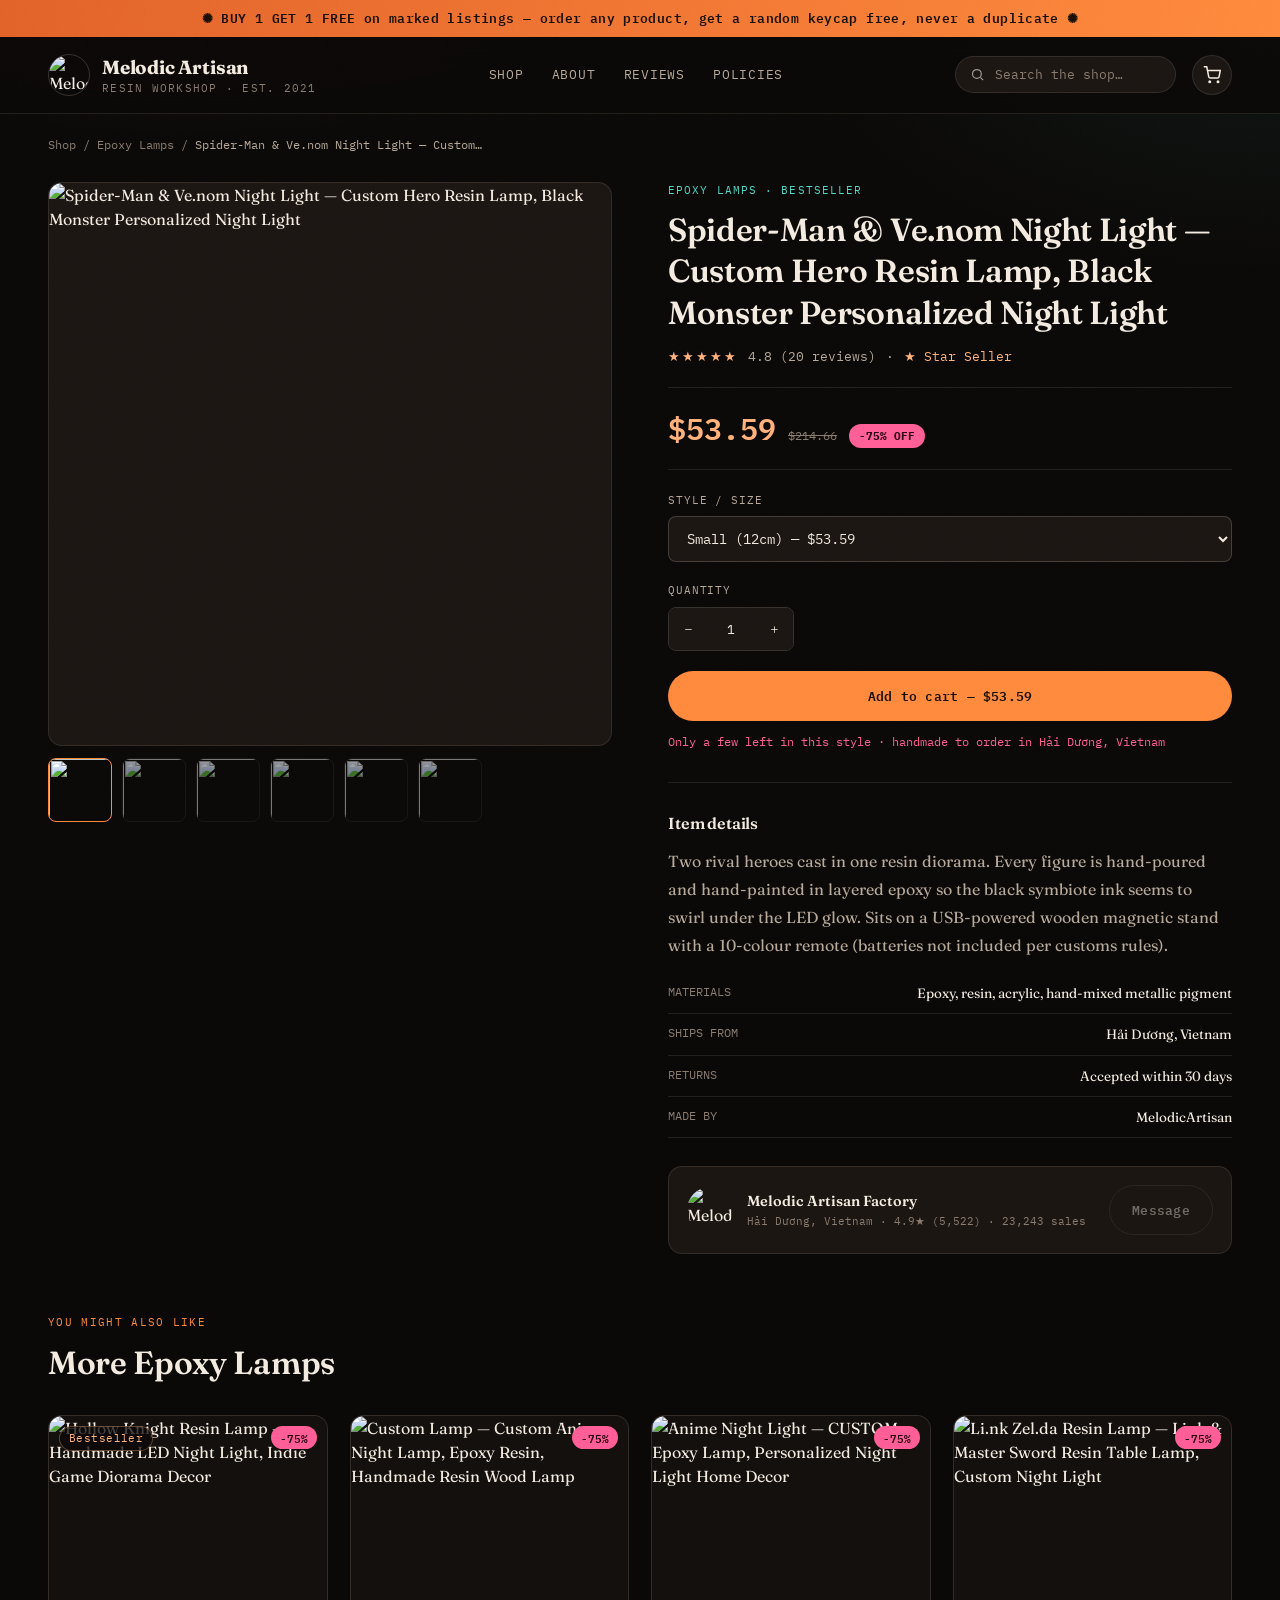
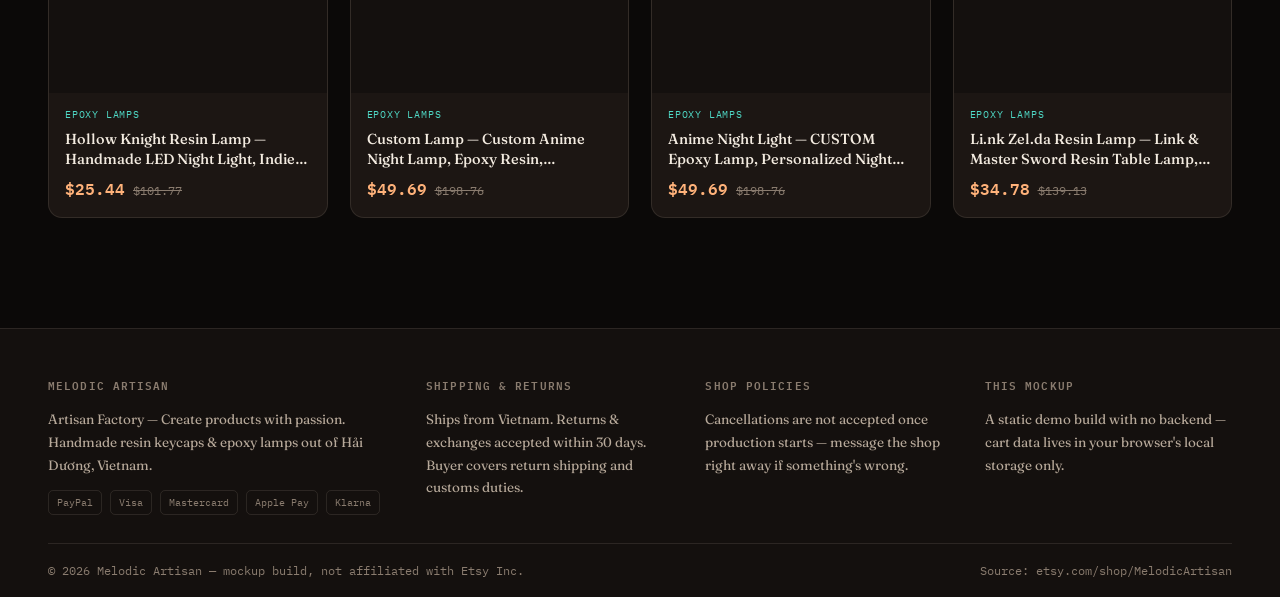
==== product.html @ f054246c "Add files via upload" ====
<!DOCTYPE html>
<html lang="en">
<head>
<meta charset="UTF-8">
<meta name="viewport" content="width=device-width, initial-scale=1.0">
<title id="page-title">Product — Melodic Artisan</title>
<link rel="stylesheet" href="css/style.css">
</head>
<body>
<div class="grain"></div>

<div class="announce">✺ BUY 1 GET 1 FREE on marked listings — order any product, get a random keycap free, never a duplicate ✺</div>

<header class="site">
  <div class="header-row">
    <a class="brand" href="index.html">
      <img src="https://i.etsystatic.com/32520004/r/isla/58f06c/52537685/isla_500x500.52537685_kwtcnehc.jpg" alt="Melodic Artisan">
      <div class="brand-text">
        <div class="name">Melodic Artisan</div>
        <div class="sub">Resin Workshop · Est. 2021</div>
      </div>
    </a>
    <nav class="main-nav">
      <a href="index.html">Shop</a>
      <a href="index.html#about">About</a>
      <a href="index.html#reviews">Reviews</a>
      <a href="index.html#policies">Policies</a>
    </nav>
    <div class="header-actions">
      <div class="search-box">
        <svg width="15" height="15" viewBox="0 0 24 24" fill="none" stroke="currentColor" stroke-width="2"><circle cx="11" cy="11" r="7"/><line x1="21" y1="21" x2="16.65" y2="16.65"/></svg>
        <input id="search-input" type="text" placeholder="Search the shop…">
      </div>
      <a class="icon-btn" href="cart.html" aria-label="Cart">
        <svg width="18" height="18" viewBox="0 0 24 24" fill="none" stroke="currentColor" stroke-width="2"><circle cx="9" cy="21" r="1"/><circle cx="20" cy="21" r="1"/><path d="M1 1h4l2.68 13.39a2 2 0 0 0 2 1.61h9.72a2 2 0 0 0 2-1.61L23 6H6"/></svg>
        <span class="cart-badge" data-cart-count>0</span>
      </a>
    </div>
  </div>
</header>

<div class="container">
  <div class="breadcrumb" id="breadcrumb"></div>
  <div class="product-layout" id="product-root">
    <!-- populated by js/product.js -->
  </div>

  <section id="related-section" style="padding-bottom:70px;">
    <div class="section-head">
      <div>
        <div class="eyebrow">You Might Also Like</div>
        <h2 id="related-heading">More from this collection</h2>
      </div>
    </div>
    <div class="grid" id="related-grid"></div>
  </section>
</div>

<footer class="site">
  <div class="container">
    <div class="footer-grid">
      <div class="footer-col">
        <h4>Melodic Artisan</h4>
        <p>Artisan Factory — Create products with passion. Handmade resin keycaps &amp; epoxy lamps out of Hải Dương, Vietnam.</p>
        <div class="pay-icons">
          <span>PayPal</span><span>Visa</span><span>Mastercard</span><span>Apple Pay</span><span>Klarna</span>
        </div>
      </div>
      <div class="footer-col">
        <h4>Shipping &amp; Returns</h4>
        <p>Ships from Vietnam. Returns &amp; exchanges accepted within 30 days. Buyer covers return shipping and customs duties.</p>
      </div>
      <div class="footer-col">
        <h4>Shop Policies</h4>
        <p>Cancellations are not accepted once production starts — message the shop right away if something's wrong.</p>
      </div>
      <div class="footer-col">
        <h4>This Mockup</h4>
        <p>A static demo build with no backend — cart data lives in your browser's local storage only.</p>
      </div>
    </div>
    <div class="footer-bottom">
      <span>© 2026 Melodic Artisan — mockup build, not affiliated with Etsy Inc.</span>
      <span>Source: etsy.com/shop/MelodicArtisan</span>
    </div>
  </div>
</footer>

<script src="js/data.js"></script>
<script src="js/cart.js"></script>
<script src="js/product.js"></script>
</body>
</html>
---- css/style.css ----
/* =========================================================
   MELODIC ARTISAN — design system
   Direction: "Workshop After Dark" — a night-lit resin studio.
   Warm charcoal base, amber resin-glow accents, cool teal spark
   for the gamer/keycap side of the catalog. Serif display type
   for warmth (handmade craft), mono type for prices & UI chrome
   (a nod to keyboards/keycaps).
   ========================================================= */

@import url('https://fonts.googleapis.com/css2?family=Fraunces:ital,opsz,wght@0,9..144,300;0,9..144,500;0,9..144,600;0,9..144,700;1,9..144,500&family=IBM+Plex+Mono:wght@400;500;600&display=swap');

:root{
  --bg:            #0b0908;
  --bg-soft:       #14100e;
  --surface:       #1c1613;
  --surface-2:     #241c18;
  --border:        rgba(255,235,215,0.10);
  --border-strong: rgba(255,235,215,0.18);

  --text:          #f3ebe0;
  --text-dim:      #b7a99a;
  --text-faint:    #8a7c6f;

  --amber:         #ff8a3d;
  --amber-deep:    #e2632a;
  --amber-glow:    #ffb27a;
  --teal:          #4fd9c6;
  --magenta:       #ff5f96;

  --radius:        14px;
  --radius-sm:     8px;
  --shadow-lift:   0 20px 50px -20px rgba(0,0,0,0.6);
  --shadow-glow:   0 0 0 1px rgba(255,138,61,0.25), 0 12px 34px -12px rgba(255,138,61,0.35);

  --font-display:  'Fraunces', Georgia, serif;
  --font-mono:     'IBM Plex Mono', 'SFMono-Regular', Menlo, monospace;
}

*{ box-sizing: border-box; }
html{ scroll-behavior: smooth; }
body{
  margin:0;
  background:
    radial-gradient(1100px 600px at 15% -10%, rgba(255,138,61,0.10), transparent 60%),
    radial-gradient(900px 500px at 100% 0%, rgba(79,217,198,0.07), transparent 55%),
    var(--bg);
  color: var(--text);
  font-family: var(--font-display);
  font-size: 16px;
  line-height: 1.5;
  -webkit-font-smoothing: antialiased;
}
img{ max-width:100%; display:block; }
a{ color:inherit; text-decoration:none; }
button{ font-family: inherit; cursor:pointer; }
ul{ margin:0; padding:0; list-style:none; }
h1,h2,h3,h4{ margin:0; font-weight:600; letter-spacing:-0.01em; }

.mono{ font-family: var(--font-mono); letter-spacing: 0.02em; }
.container{ max-width: 1240px; margin: 0 auto; padding: 0 28px; }
.section{ padding: 64px 0; }
.section-tight{ padding: 36px 0; }

/* ---------- texture / grain ---------- */
.grain{
  position: fixed; inset: 0; pointer-events: none; z-index: 999;
  opacity: 0.035; mix-blend-mode: overlay;
  background-image: url("data:image/svg+xml,%3Csvg xmlns='http://www.w3.org/2000/svg' width='120' height='120'%3E%3Cfilter id='n'%3E%3CfeTurbulence type='fractalNoise' baseFrequency='0.9' numOctaves='2' stitchTiles='stitch'/%3E%3C/filter%3E%3Crect width='100%25' height='100%25' filter='url(%23n)'/%3E%3C/svg%3E");
}

/* ---------- top announcement bar ---------- */
.announce{
  background: linear-gradient(90deg, var(--amber-deep), var(--amber));
  color:#1a0f06;
  font-family: var(--font-mono);
  font-size: 12.5px;
  font-weight: 600;
  letter-spacing: 0.03em;
  text-align: center;
  padding: 9px 20px;
}

/* ---------- header ---------- */
header.site{
  position: sticky; top:0; z-index: 100;
  background: rgba(11,9,8,0.86);
  backdrop-filter: blur(14px);
  border-bottom: 1px solid var(--border);
}
.header-row{
  display:flex; align-items:center; justify-content:space-between;
  padding: 16px 28px; max-width: 1240px; margin: 0 auto; gap: 24px;
}
.brand{ display:flex; align-items:center; gap:12px; }
.brand img{ width:42px; height:42px; border-radius:50%; border:1px solid var(--border-strong); object-fit:cover; }
.brand-text .name{ font-size:19px; font-weight:700; letter-spacing:-0.01em; }
.brand-text .sub{ font-family: var(--font-mono); font-size:10.5px; color: var(--text-faint); text-transform:uppercase; letter-spacing:0.12em; }

nav.main-nav{ display:flex; gap:28px; align-items:center; }
nav.main-nav a{
  font-family: var(--font-mono); font-size: 13px; color: var(--text-dim);
  text-transform: uppercase; letter-spacing: 0.06em; transition: color .15s;
  position:relative; padding: 4px 0;
}
nav.main-nav a:hover{ color: var(--amber-glow); }
nav.main-nav a.active{ color: var(--text); }
nav.main-nav a.active::after{
  content:""; position:absolute; left:0; right:0; bottom:-6px; height:2px;
  background: var(--amber);
}

.header-actions{ display:flex; align-items:center; gap:16px; }
.search-box{
  display:flex; align-items:center; gap:8px;
  background: var(--surface); border:1px solid var(--border); border-radius: 999px;
  padding: 8px 14px; min-width: 220px;
}
.search-box input{
  background:none; border:none; outline:none; color:var(--text);
  font-family: var(--font-mono); font-size: 13px; width: 100%;
}
.search-box input::placeholder{ color: var(--text-faint); }
.search-box svg{ flex-shrink:0; opacity:.6; }

.icon-btn{
  position:relative; display:flex; align-items:center; justify-content:center;
  width:40px; height:40px; border-radius:50%; border:1px solid var(--border);
  background: var(--surface); color: var(--text);
  transition: border-color .15s, transform .15s;
}
.icon-btn:hover{ border-color: var(--amber); transform: translateY(-1px); }
.cart-badge{
  position:absolute; top:-6px; right:-6px;
  background: var(--amber); color:#1a0f06; font-family: var(--font-mono);
  font-size: 10px; font-weight:700; border-radius:999px;
  min-width:18px; height:18px; display:none; align-items:center; justify-content:center;
  padding: 0 4px;
}

/* ---------- hero ---------- */
.hero{
  position: relative; border-radius: var(--radius); overflow:hidden;
  margin: 28px auto 0; max-width: 1240px;
  border: 1px solid var(--border);
}
.hero-media{ position:relative; aspect-ratio: 16/5; min-height:220px; }
.hero-media img{ width:100%; height:100%; object-fit:cover; }
.hero-media::after{
  content:""; position:absolute; inset:0;
  background: linear-gradient(180deg, rgba(11,9,8,0.15) 0%, rgba(11,9,8,0.92) 92%);
}
.hero-copy{
  position:absolute; left:0; right:0; bottom:0; padding: 28px 36px;
  display:flex; align-items:flex-end; justify-content:space-between; gap: 24px; flex-wrap:wrap;
}
.hero-copy h1{
  font-size: clamp(28px, 4vw, 44px); font-weight:600; max-width: 640px;
}
.hero-copy .accent{ color: var(--amber-glow); font-style: italic; font-weight:500; }
.hero-stats{ display:flex; gap: 22px; flex-wrap:wrap; }
.stat{ text-align:left; }
.stat .num{ font-family: var(--font-mono); font-size: 20px; font-weight:600; color: var(--amber-glow); }
.stat .lbl{ font-family: var(--font-mono); font-size:10.5px; color: var(--text-dim); text-transform:uppercase; letter-spacing:0.08em; }

.badge-row{ display:flex; gap:10px; flex-wrap:wrap; margin-bottom: 14px; }
.pill{
  font-family: var(--font-mono); font-size: 11px; letter-spacing:0.04em;
  padding: 5px 11px; border-radius: 999px; border:1px solid var(--border-strong);
  color: var(--text-dim); display:inline-flex; align-items:center; gap:6px;
}
.pill.star{ color:#241706; background: var(--amber-glow); border-color: transparent; font-weight:600; }
.pill.teal{ color:#062824; background: var(--teal); border-color:transparent; font-weight:600;}

/* ---------- category chips ---------- */
.chip-row{
  display:flex; gap:10px; flex-wrap:wrap; padding: 24px 0 8px;
}
.chip{
  font-family: var(--font-mono); font-size: 12.5px; padding: 9px 16px;
  border-radius: 999px; border: 1px solid var(--border); color: var(--text-dim);
  background: var(--surface); transition: all .15s;
}
.chip:hover{ border-color: var(--border-strong); color: var(--text); }
.chip.active{ background: var(--amber); border-color: var(--amber); color:#1a0f06; font-weight:600; }

.toolbar{
  display:flex; align-items:center; justify-content:space-between; gap:16px;
  flex-wrap:wrap; padding: 8px 0 20px; border-bottom:1px solid var(--border); margin-bottom: 28px;
}
.result-count{ font-family: var(--font-mono); font-size:12.5px; color: var(--text-faint); }
select.sort{
  font-family: var(--font-mono); font-size:12.5px; color: var(--text);
  background: var(--surface); border:1px solid var(--border); border-radius: var(--radius-sm);
  padding: 8px 12px;
}

/* ---------- product grid ---------- */
.grid{
  display:grid; grid-template-columns: repeat(auto-fill, minmax(240px, 1fr)); gap:22px;
}
.card{
  background: var(--surface); border:1px solid var(--border); border-radius: var(--radius);
  overflow:hidden; display:flex; flex-direction:column; transition: transform .18s, border-color .18s, box-shadow .18s;
}
.card:hover{ transform: translateY(-4px); border-color: var(--border-strong); box-shadow: var(--shadow-lift); }
.card-media{ position:relative; aspect-ratio: 1/1; overflow:hidden; background:var(--bg-soft); }
.card-media img{ width:100%; height:100%; object-fit:cover; transition: transform .5s; }
.card:hover .card-media img{ transform: scale(1.06); }
.card-badge{
  position:absolute; top:10px; left:10px; font-family: var(--font-mono); font-size:10.5px;
  padding:4px 9px; border-radius:999px; background: rgba(11,9,8,0.75); color: var(--amber-glow);
  border:1px solid rgba(255,178,122,0.35); letter-spacing:0.04em;
}
.card-off{
  position:absolute; top:10px; right:10px; font-family: var(--font-mono); font-size:10.5px; font-weight:600;
  padding:4px 9px; border-radius:999px; background: var(--magenta); color:#2a0313;
}
.card-body{ padding: 14px 16px 16px; display:flex; flex-direction:column; gap:8px; flex:1; }
.card-cat{ font-family: var(--font-mono); font-size:10px; color: var(--teal); text-transform:uppercase; letter-spacing:0.08em; }
.card-title{
  font-size:14.5px; font-weight:500; line-height:1.35; color: var(--text);
  display:-webkit-box; -webkit-line-clamp:2; -webkit-box-orient:vertical; overflow:hidden;
  min-height: 39px;
}
.card-rating{ font-family: var(--font-mono); font-size:11px; color: var(--text-faint); }
.card-rating .star-ic{ color: var(--amber-glow); }
.card-price-row{ display:flex; align-items:baseline; gap:8px; margin-top:auto; }
.price{ font-family: var(--font-mono); font-weight:600; font-size:16px; color: var(--amber-glow); }
.price-og{ font-family: var(--font-mono); font-size:12px; color: var(--text-faint); text-decoration: line-through; }
.card-cta{
  margin-top:10px; display:flex; align-items:center; justify-content:center; gap:8px;
  padding: 10px 14px; border-radius: var(--radius-sm); border:1px solid var(--border-strong);
  background: var(--surface-2); font-family: var(--font-mono); font-size:12.5px; color: var(--text);
  transition: background .15s, border-color .15s;
}
.card-cta:hover{ background: var(--amber); border-color: var(--amber); color:#1a0f06; }

/* ---------- buttons ---------- */
.btn{
  display:inline-flex; align-items:center; justify-content:center; gap:8px;
  font-family: var(--font-mono); font-size:13px; font-weight:600; letter-spacing:0.02em;
  padding: 13px 22px; border-radius: 999px; border:1px solid transparent; transition: all .15s;
}
.btn-primary{ background: var(--amber); color:#1a0f06; }
.btn-primary:hover{ background: var(--amber-glow); transform: translateY(-1px); }
.btn-outline{ background: transparent; border-color: var(--border-strong); color: var(--text); }
.btn-outline:hover{ border-color: var(--amber); color: var(--amber-glow); }
.btn-block{ width:100%; }
.btn[disabled]{ opacity:.4; cursor:not-allowed; }

/* ---------- section headers ---------- */
.section-head{ display:flex; align-items:flex-end; justify-content:space-between; gap:20px; margin-bottom:28px; flex-wrap:wrap; }
.eyebrow{ font-family: var(--font-mono); font-size:11px; color: var(--amber); text-transform:uppercase; letter-spacing:0.12em; margin-bottom:8px; }
.section-head h2{ font-size: clamp(22px,3vw,32px); }

/* ---------- about ---------- */
.about-grid{ display:grid; grid-template-columns: 1.1fr 0.9fr; gap:48px; align-items:center; }
.about-photos{ display:grid; grid-template-columns: repeat(3,1fr); gap:10px; }
.about-photos img{ border-radius:10px; aspect-ratio: 3/4; object-fit:cover; border:1px solid var(--border); }
.about-photos img:nth-child(1){ grid-row: span 2; aspect-ratio: 3/5; }
.about-copy p{ color: var(--text-dim); line-height:1.7; margin: 0 0 16px; }
.owner-card{
  display:flex; gap:14px; align-items:center; margin-top:22px; padding:16px;
  background: var(--surface); border:1px solid var(--border); border-radius: var(--radius);
}
.owner-card img{ width:52px; height:52px; border-radius:50%; object-fit:cover; }
.owner-card .role{ font-family: var(--font-mono); font-size:11px; color: var(--teal); }

@media (max-width: 860px){
  .about-grid{ grid-template-columns: 1fr; }
}

/* ---------- reviews ---------- */
.review-strip{ display:grid; grid-template-columns: repeat(3, 1fr); gap:18px; }
.review-card{
  background: var(--surface); border:1px solid var(--border); border-radius: var(--radius);
  padding: 20px; display:flex; flex-direction:column; gap:10px;
}
.review-stars{ color: var(--amber-glow); font-size:13px; letter-spacing:2px; }
.review-text{ color: var(--text-dim); font-size:14px; line-height:1.6; flex:1; }
.review-meta{ font-family: var(--font-mono); font-size:11px; color: var(--text-faint); display:flex; justify-content:space-between; }
@media (max-width: 860px){ .review-strip{ grid-template-columns: 1fr; } }

/* ---------- footer ---------- */
footer.site{ border-top:1px solid var(--border); margin-top:40px; background: var(--bg-soft); }
.footer-grid{ display:grid; grid-template-columns: 1.4fr 1fr 1fr 1fr; gap:32px; padding: 48px 0 28px; }
.footer-col h4{ font-family: var(--font-mono); font-size:11px; text-transform:uppercase; letter-spacing:0.1em; color: var(--text-faint); margin-bottom:14px; }
.footer-col p, .footer-col li{ color: var(--text-dim); font-size:13.5px; line-height:1.7; }
.footer-col a{ color: var(--text-dim); }
.footer-col a:hover{ color: var(--amber-glow); }
.pay-icons{ display:flex; gap:8px; flex-wrap:wrap; margin-top:8px; }
.pay-icons span{
  font-family: var(--font-mono); font-size:10px; padding:4px 8px; border:1px solid var(--border);
  border-radius:5px; color: var(--text-faint);
}
.footer-bottom{
  border-top:1px solid var(--border); padding: 18px 0; display:flex; justify-content:space-between;
  align-items:center; font-family: var(--font-mono); font-size:11.5px; color: var(--text-faint); flex-wrap:wrap; gap:10px;
}
@media (max-width: 900px){ .footer-grid{ grid-template-columns: 1fr 1fr; } }

/* ---------- breadcrumb ---------- */
.breadcrumb{ font-family: var(--font-mono); font-size:12px; color: var(--text-faint); padding: 22px 0 0; }
.breadcrumb a:hover{ color: var(--amber-glow); }

/* ---------- product page ---------- */
.product-layout{ display:grid; grid-template-columns: 1fr 1fr; gap:56px; padding: 28px 0 60px; align-items:flex-start; }
.gallery-main{
  aspect-ratio: 1/1; border-radius: var(--radius); overflow:hidden; border:1px solid var(--border);
  background: var(--surface);
}
.gallery-main img{ width:100%; height:100%; object-fit:cover; }
.gallery-thumbs{ display:flex; gap:10px; margin-top:12px; flex-wrap:wrap; }
.gallery-thumbs img{
  width:64px; height:64px; object-fit:cover; border-radius:8px; border:1px solid var(--border);
  cursor:pointer; opacity:.6; transition: opacity .15s, border-color .15s;
}
.gallery-thumbs img:hover, .gallery-thumbs img.active{ opacity:1; border-color: var(--amber); }

.product-info .cat-tag{ font-family: var(--font-mono); font-size:11px; color: var(--teal); text-transform:uppercase; letter-spacing:0.1em; margin-bottom:10px; }
.product-info h1{ font-size: clamp(24px, 3vw, 32px); font-weight:600; line-height:1.3; margin-bottom:14px; }
.rating-row{ display:flex; align-items:center; gap:10px; font-family: var(--font-mono); font-size:13px; color: var(--text-dim); margin-bottom:20px; }
.rating-row .stars{ color: var(--amber-glow); letter-spacing:2px; }

.price-block{
  display:flex; align-items:baseline; gap:12px; padding: 18px 0; border-top:1px solid var(--border); border-bottom:1px solid var(--border); margin-bottom:22px;
}
.price-block .price{ font-size:30px; }
.price-block .off-tag{
  font-family: var(--font-mono); font-size:11px; font-weight:700; color:#2a0313; background:var(--magenta);
  padding:4px 10px; border-radius:999px;
}

label.field-label{ display:block; font-family: var(--font-mono); font-size:11px; text-transform:uppercase; letter-spacing:0.08em; color: var(--text-dim); margin-bottom:8px; }
.field{ margin-bottom:20px; }
select.variant-select, .qty-input{
  font-family: var(--font-mono); font-size:14px; color: var(--text); background: var(--surface);
  border:1px solid var(--border-strong); border-radius: var(--radius-sm); padding: 12px 14px; width:100%;
}
.qty-stepper{ display:inline-flex; align-items:center; border:1px solid var(--border-strong); border-radius: var(--radius-sm); overflow:hidden; }
.qty-stepper button{ background: var(--surface); border:none; color: var(--text); width:38px; height:42px; font-size:16px; }
.qty-stepper button:hover{ background: var(--surface-2); color: var(--amber-glow); }
.qty-stepper input{ width:48px; text-align:center; border:none; background:var(--surface); color:var(--text); font-family: var(--font-mono); height:42px; }

.action-row{ display:flex; gap:12px; margin-top:6px; }
.stock-note{ font-family: var(--font-mono); font-size:11.5px; color: var(--magenta); margin-top:12px; }

.desc-block{ margin-top:32px; padding-top:28px; border-top:1px solid var(--border); }
.desc-block h3{ font-size:16px; margin-bottom:12px; }
.desc-block p{ color: var(--text-dim); line-height:1.75; margin:0 0 14px; }
.spec-row{ display:flex; justify-content:space-between; padding:10px 0; border-bottom:1px solid var(--border); font-size:13.5px; }
.spec-row .k{ color: var(--text-faint); font-family: var(--font-mono); font-size:11.5px; text-transform:uppercase; }
.spec-row .v{ color: var(--text); }

.seller-card{
  display:flex; align-items:center; gap:14px; padding:18px; margin-top:28px;
  background: var(--surface); border:1px solid var(--border); border-radius: var(--radius);
}
.seller-card img{ width:46px; height:46px; border-radius:50%; }
.seller-card .grow{ flex:1; }
.seller-card .name{ font-weight:600; font-size:14.5px; }
.seller-card .meta{ font-family: var(--font-mono); font-size:11px; color: var(--text-faint); }

@media (max-width: 860px){
  .product-layout{ grid-template-columns: 1fr; gap:28px; }
}

/* ---------- cart page ---------- */
.cart-layout{ display:grid; grid-template-columns: 1.6fr 1fr; gap:40px; padding: 28px 0 70px; align-items:flex-start; }
.cart-item{
  display:grid; grid-template-columns: 84px 1fr auto auto; gap:16px; align-items:center;
  padding: 18px 0; border-bottom:1px solid var(--border);
}
.cart-item img{ width:84px; height:84px; object-fit:cover; border-radius:10px; border:1px solid var(--border); }
.cart-item .title{ font-size:14.5px; font-weight:500; line-height:1.4; margin-bottom:4px; }
.cart-item .variant{ font-family: var(--font-mono); font-size:11.5px; color: var(--text-faint); }
.cart-item .line-price{ font-family: var(--font-mono); font-weight:600; color: var(--amber-glow); text-align:right; min-width:80px; }
.remove-link{ font-family: var(--font-mono); font-size:11px; color: var(--text-faint); margin-top:6px; display:inline-block; }
.remove-link:hover{ color: var(--magenta); }

.summary-card{
  background: var(--surface); border:1px solid var(--border); border-radius: var(--radius); padding:24px; position:sticky; top:100px;
}
.summary-row{ display:flex; justify-content:space-between; padding:10px 0; font-size:14px; color: var(--text-dim); }
.summary-row.total{ border-top:1px solid var(--border); margin-top:8px; padding-top:16px; font-size:17px; color:var(--text); font-weight:600; }
.summary-row.total .val{ font-family: var(--font-mono); color: var(--amber-glow); }
.empty-cart{ text-align:center; padding: 80px 20px; color: var(--text-dim); }
.empty-cart svg{ opacity:.4; margin-bottom:18px; }

/* ---------- toast ---------- */
.ma-toast{
  position: fixed; bottom: 26px; left:50%; transform: translateX(-50%) translateY(20px);
  background: var(--surface-2); border:1px solid var(--border-strong); color: var(--text);
  font-family: var(--font-mono); font-size:13px; padding: 12px 20px; border-radius:999px;
  opacity:0; transition: all .25s ease; z-index: 500; box-shadow: var(--shadow-lift);
  display:flex; align-items:center; gap:8px;
}
.ma-toast.show{ opacity:1; transform: translateX(-50%) translateY(0); }
.ma-toast::before{ content:"\2713"; color: var(--amber-glow); font-weight:700; }

/* ---------- modal (checkout mock) ---------- */
.modal-overlay{
  position: fixed; inset:0; background: rgba(11,9,8,0.75); backdrop-filter: blur(4px);
  display:none; align-items:center; justify-content:center; z-index: 600; padding: 20px;
}
.modal-overlay.show{ display:flex; }
.modal-box{
  background: var(--surface); border:1px solid var(--border-strong); border-radius: var(--radius);
  max-width: 420px; width:100%; padding: 32px; text-align:center; box-shadow: var(--shadow-lift);
}
.modal-box .icon{ font-size: 40px; margin-bottom: 14px; }
.modal-box h3{ font-size:20px; margin-bottom:10px; }
.modal-box p{ color: var(--text-dim); font-size:14px; line-height:1.6; margin-bottom:24px; }

@media (max-width: 640px){
  .header-row{ flex-wrap:wrap; }
  nav.main-nav{ order:3; width:100%; justify-content:space-between; }
  .search-box{ display:none; }
  .footer-grid{ grid-template-columns: 1fr; }
  .cart-layout{ grid-template-columns: 1fr; }
  .cart-item{ grid-template-columns: 64px 1fr; }
  .cart-item img{ width:64px; height:64px; }
}
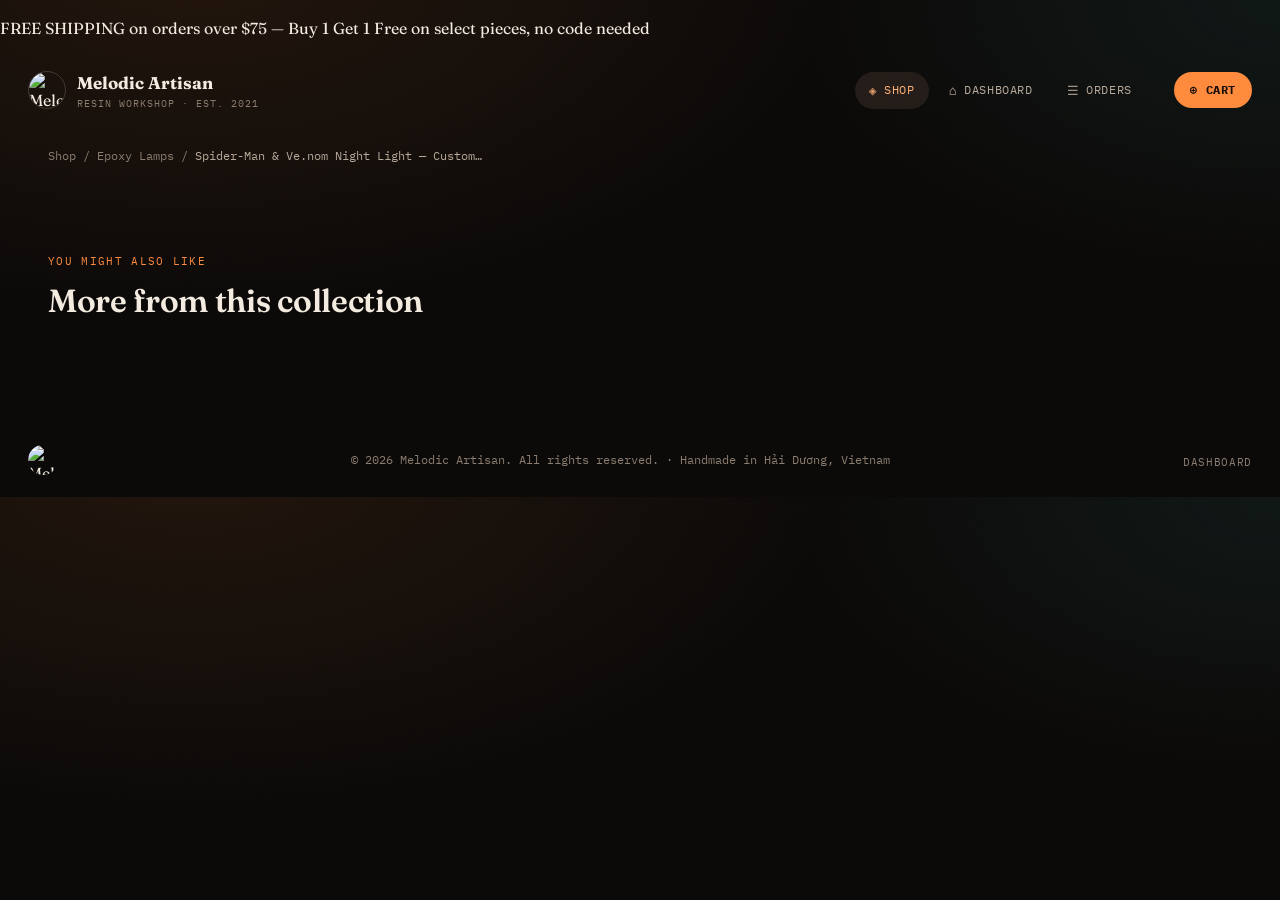
==== commit 89833000: "Add files via upload" ====
--- a/product.html
+++ b/product.html
@@ -8,36 +8,8 @@
 </head>
 <body>
 <div class="grain"></div>
-
-<div class="announce">✺ BUY 1 GET 1 FREE on marked listings — order any product, get a random keycap free, never a duplicate ✺</div>
-
-<header class="site">
-  <div class="header-row">
-    <a class="brand" href="index.html">
-      <img src="https://i.etsystatic.com/32520004/r/isla/58f06c/52537685/isla_500x500.52537685_kwtcnehc.jpg" alt="Melodic Artisan">
-      <div class="brand-text">
-        <div class="name">Melodic Artisan</div>
-        <div class="sub">Resin Workshop · Est. 2021</div>
-      </div>
-    </a>
-    <nav class="main-nav">
-      <a href="index.html">Shop</a>
-      <a href="index.html#about">About</a>
-      <a href="index.html#reviews">Reviews</a>
-      <a href="index.html#policies">Policies</a>
-    </nav>
-    <div class="header-actions">
-      <div class="search-box">
-        <svg width="15" height="15" viewBox="0 0 24 24" fill="none" stroke="currentColor" stroke-width="2"><circle cx="11" cy="11" r="7"/><line x1="21" y1="21" x2="16.65" y2="16.65"/></svg>
-        <input id="search-input" type="text" placeholder="Search the shop…">
-      </div>
-      <a class="icon-btn" href="cart.html" aria-label="Cart">
-        <svg width="18" height="18" viewBox="0 0 24 24" fill="none" stroke="currentColor" stroke-width="2"><circle cx="9" cy="21" r="1"/><circle cx="20" cy="21" r="1"/><path d="M1 1h4l2.68 13.39a2 2 0 0 0 2 1.61h9.72a2 2 0 0 0 2-1.61L23 6H6"/></svg>
-        <span class="cart-badge" data-cart-count>0</span>
-      </a>
-    </div>
-  </div>
-</header>
+<div id="banner-mount"></div>
+<div id="nav-mount"></div>
 
 <div class="container">
   <div class="breadcrumb" id="breadcrumb"></div>
@@ -56,38 +28,12 @@
   </section>
 </div>
 
-<footer class="site">
-  <div class="container">
-    <div class="footer-grid">
-      <div class="footer-col">
-        <h4>Melodic Artisan</h4>
-        <p>Artisan Factory — Create products with passion. Handmade resin keycaps &amp; epoxy lamps out of Hải Dương, Vietnam.</p>
-        <div class="pay-icons">
-          <span>PayPal</span><span>Visa</span><span>Mastercard</span><span>Apple Pay</span><span>Klarna</span>
-        </div>
-      </div>
-      <div class="footer-col">
-        <h4>Shipping &amp; Returns</h4>
-        <p>Ships from Vietnam. Returns &amp; exchanges accepted within 30 days. Buyer covers return shipping and customs duties.</p>
-      </div>
-      <div class="footer-col">
-        <h4>Shop Policies</h4>
-        <p>Cancellations are not accepted once production starts — message the shop right away if something's wrong.</p>
-      </div>
-      <div class="footer-col">
-        <h4>This Mockup</h4>
-        <p>A static demo build with no backend — cart data lives in your browser's local storage only.</p>
-      </div>
-    </div>
-    <div class="footer-bottom">
-      <span>© 2026 Melodic Artisan — mockup build, not affiliated with Etsy Inc.</span>
-      <span>Source: etsy.com/shop/MelodicArtisan</span>
-    </div>
-  </div>
-</footer>
+<div id="footer-mount"></div>
 
 <script src="js/data.js"></script>
 <script src="js/cart.js"></script>
+<script src="js/orders.js"></script>
+<script src="js/site.js"></script>
 <script src="js/product.js"></script>
 </body>
 </html>
--- a/css/style.css
+++ b/css/style.css
@@ -421,3 +421,308 @@
   .cart-item{ grid-template-columns: 64px 1fr; }
   .cart-item img{ width:64px; height:64px; }
 }
+
+/* =========================================================
+   Dashboard / Orders / Checkout
+   ========================================================= */
+
+.account-layout{ display:grid; grid-template-columns: 240px 1fr; gap:36px; padding: 28px 0 70px; align-items:flex-start; }
+.account-sidebar{
+  background: var(--surface); border:1px solid var(--border); border-radius: var(--radius);
+  padding: 22px; position: sticky; top: 100px;
+}
+.account-profile{ display:flex; align-items:center; gap:12px; margin-bottom:20px; padding-bottom:18px; border-bottom:1px solid var(--border); }
+.avatar-ring{
+  width:44px; height:44px; border-radius:50%; display:flex; align-items:center; justify-content:center;
+  background: linear-gradient(135deg, var(--amber), var(--magenta)); color:#1a0f06; font-weight:700; font-family: var(--font-mono); font-size:15px;
+}
+.account-profile .who .name{ font-weight:600; font-size:14px; }
+.account-profile .who .since{ font-family: var(--font-mono); font-size:10.5px; color: var(--text-faint); }
+.side-nav a{
+  display:flex; align-items:center; gap:10px; padding: 10px 12px; border-radius: var(--radius-sm);
+  font-family: var(--font-mono); font-size:12.5px; color: var(--text-dim); margin-bottom:4px; transition: all .15s;
+}
+.side-nav a:hover{ background: var(--surface-2); color: var(--text); }
+.side-nav a.active{ background: var(--amber); color:#1a0f06; font-weight:600; }
+.side-nav .divider{ height:1px; background: var(--border); margin: 12px 0; }
+
+.stat-cards{ display:grid; grid-template-columns: repeat(3, 1fr); gap:16px; margin-bottom: 32px; }
+.stat-card{
+  background: var(--surface); border:1px solid var(--border); border-radius: var(--radius); padding: 20px;
+}
+.stat-card .lbl{ font-family: var(--font-mono); font-size:10.5px; text-transform:uppercase; letter-spacing:0.08em; color: var(--text-faint); margin-bottom:8px; }
+.stat-card .num{ font-family: var(--font-mono); font-size:26px; font-weight:600; color: var(--amber-glow); }
+.stat-card .sub{ font-size:12px; color: var(--text-dim); margin-top:4px; }
+
+.panel{ background: var(--surface); border:1px solid var(--border); border-radius: var(--radius); padding: 24px; margin-bottom: 24px; }
+.panel-head{ display:flex; align-items:center; justify-content:space-between; margin-bottom:18px; }
+.panel-head h3{ font-size:16px; }
+.panel-head a{ font-family: var(--font-mono); font-size:11.5px; color: var(--amber-glow); }
+
+.orders-table{ width:100%; border-collapse: collapse; }
+.orders-table th{
+  text-align:left; font-family: var(--font-mono); font-size:10.5px; text-transform:uppercase; letter-spacing:0.06em;
+  color: var(--text-faint); padding: 10px 12px; border-bottom:1px solid var(--border);
+}
+.orders-table td{ padding: 14px 12px; border-bottom:1px solid var(--border); font-size:13.5px; vertical-align:middle; }
+.orders-table tr:last-child td{ border-bottom:none; }
+.orders-table tr:hover td{ background: rgba(255,255,255,0.015); }
+.order-id{ font-family: var(--font-mono); font-weight:600; color: var(--text); }
+.order-thumbs{ display:flex; }
+.order-thumbs img{ width:32px; height:32px; border-radius:6px; object-fit:cover; border:2px solid var(--surface); margin-left:-8px; }
+.order-thumbs img:first-child{ margin-left:0; }
+
+.status-badge{
+  font-family: var(--font-mono); font-size:11px; padding: 4px 10px; border-radius:999px; font-weight:600;
+  display:inline-flex; align-items:center; gap:6px;
+}
+.status-badge::before{ content:""; width:6px; height:6px; border-radius:50%; background:currentColor; }
+.status-badge.status-processing{ background: rgba(255,138,61,0.15); color: var(--amber-glow); }
+.status-badge.status-shipped{ background: rgba(79,217,198,0.15); color: var(--teal); }
+.status-badge.status-delivered{ background: rgba(140,220,140,0.15); color: #8ce08c; }
+
+.view-link{ font-family: var(--font-mono); font-size:11.5px; color: var(--text-dim); border:1px solid var(--border-strong); border-radius:999px; padding:6px 12px; }
+.view-link:hover{ border-color: var(--amber); color: var(--amber-glow); }
+
+/* order detail timeline */
+.timeline{ display:flex; align-items:center; margin: 6px 0 30px; }
+.tl-step{ flex:1; text-align:center; position:relative; }
+.tl-dot{
+  width:16px; height:16px; border-radius:50%; background: var(--surface-2); border:2px solid var(--border-strong);
+  margin:0 auto 8px; position:relative; z-index:2;
+}
+.tl-step.done .tl-dot{ background: var(--amber); border-color: var(--amber); }
+.tl-step .tl-line{ position:absolute; top:7px; left:-50%; width:100%; height:2px; background: var(--border-strong); z-index:1; }
+.tl-step:first-child .tl-line{ display:none; }
+.tl-step.done .tl-line{ background: var(--amber); }
+.tl-label{ font-family: var(--font-mono); font-size:11px; color: var(--text-faint); }
+.tl-step.done .tl-label{ color: var(--amber-glow); }
+
+.order-summary-block{ display:grid; grid-template-columns: 1.6fr 1fr; gap:32px; align-items:flex-start; }
+.addr-card{ background: var(--surface); border:1px solid var(--border); border-radius: var(--radius); padding:18px; font-size:13.5px; color: var(--text-dim); line-height:1.7; }
+.addr-card .k{ font-family: var(--font-mono); font-size:10.5px; text-transform:uppercase; color: var(--text-faint); margin-bottom:6px; }
+
+/* wishlist / addresses stub panels */
+.stub-panel{ text-align:center; padding: 60px 20px; color: var(--text-dim); }
+.stub-panel .icon{ font-size:32px; margin-bottom:14px; opacity:.6; }
+
+/* checkout form */
+.checkout-layout{ display:grid; grid-template-columns: 1.5fr 1fr; gap:44px; padding: 28px 0 70px; align-items:flex-start; }
+.form-grid{ display:grid; grid-template-columns: 1fr 1fr; gap:16px; }
+.form-grid .full{ grid-column: 1/-1; }
+.field label{ display:block; font-family: var(--font-mono); font-size:11px; text-transform:uppercase; letter-spacing:0.06em; color: var(--text-dim); margin-bottom:8px; }
+.field input, .field select{
+  width:100%; font-family: var(--font-mono); font-size:13.5px; color: var(--text); background: var(--surface);
+  border:1px solid var(--border-strong); border-radius: var(--radius-sm); padding: 12px 14px;
+}
+.field input:focus, .field select:focus{ outline:none; border-color: var(--amber); }
+.checkout-summary-line{ display:flex; gap:12px; padding:12px 0; border-bottom:1px solid var(--border); align-items:center; }
+.checkout-summary-line img{ width:48px; height:48px; border-radius:8px; object-fit:cover; }
+.checkout-summary-line .t{ font-size:12.5px; flex:1; }
+.checkout-summary-line .p{ font-family: var(--font-mono); font-size:12.5px; color: var(--amber-glow); }
+.payment-stub{
+  border:1px dashed var(--border-strong); border-radius: var(--radius-sm); padding:16px; text-align:center;
+  font-family: var(--font-mono); font-size:11.5px; color: var(--text-faint); margin-top:6px;
+}
+.confirm-banner{
+  background: rgba(140,220,140,0.1); border:1px solid rgba(140,220,140,0.3); color:#8ce08c;
+  border-radius: var(--radius); padding: 16px 20px; margin-bottom:24px; font-family: var(--font-mono); font-size:13px;
+  display:flex; align-items:center; gap:10px;
+}
+
+@media (max-width: 900px){
+  .account-layout{ grid-template-columns: 1fr; }
+  .account-sidebar{ position:static; }
+  .stat-cards{ grid-template-columns: 1fr; }
+  .order-summary-block, .checkout-layout{ grid-template-columns: 1fr; }
+}
+@media (max-width: 640px){
+  .orders-table{ display:block; overflow-x:auto; white-space:nowrap; }
+  .form-grid{ grid-template-columns: 1fr; }
+}
+
+/* =========================================================
+   Shared site chrome — nav / banner / footer
+   Injected via js/site.js into #nav-mount, #banner-mount,
+   #footer-mount on every page, so header/footer only exist
+   in one place.
+   ========================================================= */
+
+.site-nav{
+  position: sticky; top:0; z-index:100;
+  background: rgba(11,9,8,0.9); backdrop-filter: blur(14px);
+  border-bottom: 1px solid var(--border);
+}
+.nav-inner{ display:flex; align-items:center; gap:28px; padding: 14px 28px; }
+.nav-brand{ display:flex; align-items:center; gap:11px; margin-right:auto; }
+.nav-brand img{ width:38px; height:38px; border-radius:50%; border:1px solid var(--border-strong); object-fit:cover; }
+.nav-brand .brand-name{ font-family: var(--font-display); font-size:17px; font-weight:700; }
+.nav-brand .brand-sub{ font-family: var(--font-mono); font-size:10px; color: var(--text-faint); text-transform:uppercase; letter-spacing:0.1em; }
+.nav-links{ display:flex; gap:6px; }
+.nav-link{
+  display:flex; align-items:center; gap:7px; padding:9px 14px; border-radius:999px;
+  font-family: var(--font-mono); font-size:12px; letter-spacing:0.05em; text-transform:uppercase;
+  color: var(--text-dim); transition: all .15s;
+}
+.nav-link .nav-icon{ font-size:13px; opacity:.85; }
+.nav-link:hover{ background: var(--surface); color: var(--text); }
+.nav-link.active{ background: var(--surface-2); color: var(--amber-glow); }
+.nav-right{ display:flex; align-items:center; gap:10px; }
+.cart-nav-btn{
+  display:flex; align-items:center; gap:8px; padding:9px 16px; border-radius:999px;
+  background: var(--amber); color:#1a0f06; font-family: var(--font-mono); font-size:12px;
+  font-weight:700; letter-spacing:0.05em; text-transform:uppercase; transition: background .15s;
+}
+.cart-nav-btn:hover{ background: var(--amber-glow); }
+.cart-badge-count{
+  background:#1a0f06; color: var(--amber-glow); border-radius:999px; font-size:10.5px;
+  min-width:17px; height:17px; display:none; align-items:center; justify-content:center; padding:0 4px;
+}
+@media (max-width: 760px){ .nav-links{ display:none; } .nav-inner{ padding:14px 18px; } }
+
+.promo-banner{
+  background: linear-gradient(90deg, var(--amber-deep), var(--amber));
+  color:#1a0f06; font-family: var(--font-mono); font-size:12.5px; font-weight:600;
+  letter-spacing:0.03em; text-align:center; padding:9px 20px;
+}
+
+.site-footer{ border-top:1px solid var(--border); background: var(--bg-soft); margin-top:0; }
+.footer-inner{
+  display:flex; align-items:center; justify-content:space-between; gap:16px;
+  padding: 22px 28px; flex-wrap:wrap;
+}
+.footer-brand img{ width:30px; height:30px; border-radius:50%; object-fit:cover; }
+.footer-copy{ font-family: var(--font-mono); font-size:11.5px; color: var(--text-faint); }
+.footer-links a{ font-family: var(--font-mono); font-size:11px; color: var(--text-faint); text-transform:uppercase; letter-spacing:0.06em; }
+.footer-links a:hover{ color: var(--amber-glow); }
+
+/* =========================================================
+   Page header band — eyebrow + big display title used at the
+   top of every page (shop, cart, orders, dashboard, product).
+   ========================================================= */
+.page-header{ padding: 56px 0 36px; border-bottom:1px solid var(--border); position:relative; overflow:hidden; }
+.page-header::before{
+  content:""; position:absolute; top:-40%; right:-8%; width:420px; height:420px; border-radius:50%;
+  background: radial-gradient(circle, rgba(255,138,61,0.14), transparent 68%); pointer-events:none;
+}
+.page-header-inner{ position:relative; z-index:1; }
+.page-eyebrow{
+  font-family: var(--font-mono); font-size:11px; font-weight:700; letter-spacing:0.26em; text-transform:uppercase;
+  color: var(--amber); margin-bottom:12px; display:flex; align-items:center; gap:10px;
+}
+.page-eyebrow::before{ content:""; width:26px; height:2px; background: var(--amber); }
+.page-title{
+  font-family: var(--font-display); font-size: clamp(2.2rem, 5.5vw, 4rem); line-height:0.98;
+  letter-spacing:-0.01em; color: var(--text); font-weight:600;
+}
+.page-title em{ color: var(--amber-glow); font-style: italic; font-weight:500; }
+.page-desc{ font-size:.92rem; color: var(--text-dim); max-width:600px; line-height:1.75; margin-top:16px; }
+.page-actions{ display:flex; gap:10px; margin-top:22px; flex-wrap:wrap; }
+
+/* clipped-corner CTA buttons — a signature shape accent */
+.btn-clip{
+  clip-path: polygon(0 0, calc(100% - 8px) 0, 100% 8px, 100% 100%, 8px 100%, 0 calc(100% - 8px));
+  border-radius:0;
+}
+
+/* =========================================================
+   Order cards (dashboard + orders page) — replaces the old
+   table layout with a card list grouped by month.
+   ========================================================= */
+.stat-bar{ display:flex; align-items:center; gap:32px; padding: 20px 0 30px; border-bottom:1px solid var(--border); flex-wrap:wrap; }
+.stat-bar-item .val{ font-family: var(--font-display); font-size:1.9rem; font-weight:600; color: var(--amber-glow); }
+.stat-bar-item .lbl{ font-family: var(--font-mono); font-size:10.5px; text-transform:uppercase; letter-spacing:0.14em; color: var(--text-faint); margin-top:2px; }
+.stat-bar-divider{ width:1px; height:36px; background: var(--border); }
+
+.month-group{ margin-top:30px; }
+.month-group:first-child{ margin-top:0; }
+.month-label{
+  font-family: var(--font-mono); font-size:11px; font-weight:700; letter-spacing:0.16em; text-transform:uppercase;
+  color: var(--text-faint); padding-bottom:10px; border-bottom:1px solid var(--border); margin-bottom:12px;
+}
+
+.order-card{
+  display:flex; align-items:flex-start; gap:14px; background: var(--surface); border:1px solid var(--border);
+  padding:16px; margin-bottom:10px; border-radius: var(--radius-sm); transition: border-color .15s;
+}
+.order-card:hover{ border-color: var(--border-strong); }
+.order-card:last-child{ margin-bottom:0; }
+.order-card-thumbs{ display:flex; flex-shrink:0; }
+.order-card-thumbs img{ width:52px; height:52px; border-radius:8px; object-fit:cover; border:2px solid var(--surface); margin-left:-10px; }
+.order-card-thumbs img:first-child{ margin-left:0; }
+.order-card-body{ flex:1; min-width:0; }
+.order-card-header{ display:flex; align-items:baseline; justify-content:space-between; gap:12px; margin-bottom:8px; }
+.order-card-name{ font-family: var(--font-mono); font-size:12.5px; font-weight:600; letter-spacing:0.02em; color: var(--text); white-space:nowrap; overflow:hidden; text-overflow:ellipsis; }
+.order-card-total{ font-family: var(--font-display); font-size:1.15rem; color: var(--amber-glow); flex-shrink:0; }
+.order-card-bottom{ display:flex; align-items:center; justify-content:space-between; gap:12px; flex-wrap:wrap; }
+.order-card-meta{ display:flex; align-items:center; gap:14px; flex-wrap:wrap; }
+.order-card-meta-item{ display:flex; align-items:center; gap:4px; line-height:1; }
+.order-card-meta-label{ font-family: var(--font-mono); font-size:10px; font-weight:700; letter-spacing:0.1em; text-transform:uppercase; color: var(--text-faint); }
+.order-card-meta-val{ font-family: var(--font-mono); font-size:10.5px; font-weight:600; color: var(--text-dim); }
+.order-card-link{
+  font-family: var(--font-mono); font-size:10.5px; font-weight:700; letter-spacing:0.1em; text-transform:uppercase;
+  color: var(--text-dim); border:1px solid var(--border-strong); border-radius:999px; padding:5px 12px; transition: all .15s; flex-shrink:0;
+}
+.order-card-link:hover{ color: var(--amber-glow); border-color: var(--amber); }
+
+.orders-empty{ text-align:center; padding:80px 0; }
+.orders-empty .icon{ font-size:2.6rem; opacity:.3; margin-bottom:18px; }
+.orders-empty h2{ font-family: var(--font-display); font-size:1.6rem; margin-bottom:10px; }
+.orders-empty p{ color: var(--text-dim); font-size:.88rem; margin-bottom:24px; }
+
+/* =========================================================
+   Dashboard — greeting header + two-panel grid
+   ========================================================= */
+.dash-header{ padding: 48px 0 34px; border-bottom:1px solid var(--border); }
+.dash-header-inner{ display:flex; align-items:flex-end; justify-content:space-between; flex-wrap:wrap; gap:18px; }
+.dash-greeting{ font-family: var(--font-display); font-size: clamp(1.9rem,4.5vw,3rem); line-height:1; font-weight:600; }
+.dash-greeting em{ color: var(--amber-glow); font-style: italic; font-weight:500; }
+.dash-since{ font-family: var(--font-mono); font-size:11px; font-weight:600; letter-spacing:0.14em; text-transform:uppercase; color: var(--text-faint); margin-top:10px; }
+.member-badge{
+  display:inline-flex; align-items:center; gap:6px; font-family: var(--font-mono); font-size:11px; font-weight:700;
+  letter-spacing:0.1em; text-transform:uppercase; background: rgba(255,178,122,0.12); color: var(--amber-glow);
+  border:1px solid rgba(255,178,122,0.28); padding:6px 14px; border-radius:999px;
+}
+.dash-grid{ display:grid; grid-template-columns: 1.2fr 1fr; gap:24px; margin-top:36px; }
+@media (max-width: 860px){ .dash-grid{ grid-template-columns: 1fr; } .dash-header-inner{ align-items:flex-start; } }
+
+.panel-title{ font-family: var(--font-mono); font-size:11px; font-weight:700; letter-spacing:0.16em; text-transform:uppercase; color: var(--text-faint); }
+.panel-title .n{ color: var(--border-strong); font-weight:400; text-transform:none; letter-spacing:0; font-family: var(--font-display); font-style: italic; margin-left:4px; }
+
+.info-row{ display:flex; align-items:center; padding:13px 4px; border-bottom:1px solid var(--border); gap:12px; }
+.info-row:last-child{ border-bottom:none; }
+.info-label{ font-family: var(--font-mono); font-size:10.5px; font-weight:700; letter-spacing:0.12em; text-transform:uppercase; color: var(--text-faint); width:96px; flex-shrink:0; }
+.info-val{ font-size:.86rem; color: var(--text); flex:1; }
+.info-val.empty{ color: var(--text-faint); font-style: italic; }
+.info-locked{ color: var(--text-faint); display:flex; align-items:center; gap:6px; flex:1; font-size:.86rem; }
+
+.quick-actions{ display:flex; gap:10px; margin-top:20px; flex-wrap:wrap; }
+.quick-btn{
+  display:inline-flex; align-items:center; gap:6px; font-family: var(--font-mono); font-size:11.5px; font-weight:700;
+  letter-spacing:0.1em; text-transform:uppercase; padding:11px 20px; transition:all .18s; border-radius:999px;
+}
+.quick-btn-primary{ background: var(--amber); color:#1a0f06; }
+.quick-btn-primary:hover{ background: var(--amber-glow); }
+.quick-btn-secondary{ border:1px solid var(--border-strong); color: var(--text-dim); }
+.quick-btn-secondary:hover{ color: var(--text); border-color: var(--amber); }
+
+/* ---------- checkout popup ---------- */
+.modal-box.wide{
+  max-width: 900px; text-align:left; padding: 32px; position: relative;
+  max-height: 88vh; overflow-y: auto;
+}
+.modal-close{
+  position:absolute; top:18px; right:18px; width:32px; height:32px; border-radius:50%;
+  background: var(--surface-2); border:1px solid var(--border); color: var(--text-dim);
+  font-size:14px; display:flex; align-items:center; justify-content:center; transition: all .15s;
+}
+.modal-close:hover{ border-color: var(--amber); color: var(--amber-glow); }
+.checkout-modal-grid{ display:grid; grid-template-columns: 1.5fr 1fr; gap:36px; }
+.checkout-modal-summary{
+  background: var(--surface-2); border:1px solid var(--border); border-radius: var(--radius-sm);
+  padding: 18px; align-self:flex-start; position: sticky; top: 0;
+}
+@media (max-width: 760px){
+  .modal-box.wide{ padding: 24px 18px; }
+  .checkout-modal-grid{ grid-template-columns: 1fr; }
+}
